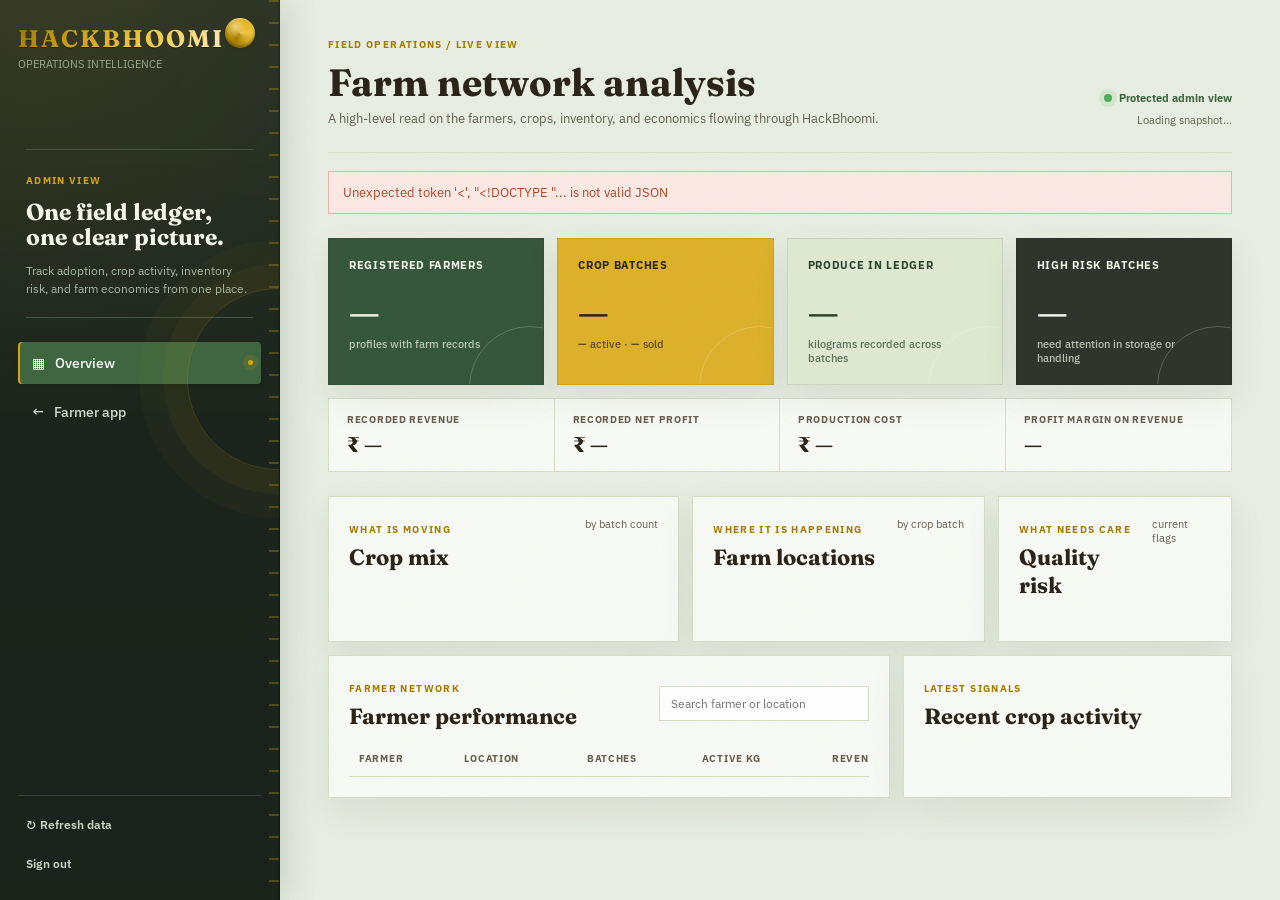
==== templates/admin.html @ 778818f2 "Add admin analysis dashboard" ====
<!DOCTYPE html>
<html lang="en">
<head>
    <meta charset="UTF-8">
    <meta name="viewport" content="width=device-width, initial-scale=1.0">
    <title>HackBhoomi - Admin analysis</title>
    <link rel="preconnect" href="https://fonts.googleapis.com">
    <link rel="preconnect" href="https://fonts.gstatic.com" crossorigin>
    <link href="https://fonts.googleapis.com/css2?family=Fraunces:ital,opsz,wght@0,9..144,600;0,9..144,700;1,0..144,600&family=IBM+Plex+Sans:wght@400;500;600;700&display=swap" rel="stylesheet">
    <link rel="stylesheet" href="/static/style.css">
</head>
<body class="admin-page">
    <div id="toast-container" class="toast-container"></div>
    <aside class="sidebar admin-sidebar">
        <div class="brand">
            <h1 class="logo">HACKBHOOMI</h1>
            <p class="tagline">Operations intelligence</p>
        </div>
        <div class="admin-rail-note">
            <span class="admin-rail-kicker">ADMIN VIEW</span>
            <strong>One field ledger,<br>one clear picture.</strong>
            <p>Track adoption, crop activity, inventory risk, and farm economics from one place.</p>
        </div>
        <nav class="admin-nav">
            <a class="nav-item active" href="/admin"><span class="icon">▦</span> Overview</a>
            <a class="nav-item" href="/"><span class="icon">←</span> Farmer app</a>
        </nav>
        <div class="sidebar-footer">
            <button class="admin-refresh-link" type="button" onclick="loadAdminOverview()">↻ Refresh data</button>
            <button class="admin-logout" type="button" onclick="logoutAdmin()">Sign out</button>
        </div>
    </aside>

    <main class="main-content admin-main">
        <header class="admin-header">
            <div>
                <p class="eyebrow">FIELD OPERATIONS / LIVE VIEW</p>
                <h2 class="page-title">Farm network analysis</h2>
                <p class="subtitle">A high-level read on the farmers, crops, inventory, and economics flowing through HackBhoomi.</p>
            </div>
            <div class="admin-header-meta">
                <span class="admin-live-dot"><i></i> Protected admin view</span>
                <span id="admin-refreshed-at">Loading snapshot...</span>
            </div>
        </header>

        <section id="admin-error" class="admin-error hidden" role="alert"></section>

        <section class="admin-kpi-grid" aria-label="Network summary">
            <article class="admin-kpi kpi-forest"><span>Registered farmers</span><strong id="kpi-farmers">—</strong><small id="kpi-profiles">profiles with farm records</small></article>
            <article class="admin-kpi kpi-gold"><span>Crop batches</span><strong id="kpi-batches">—</strong><small><b id="kpi-active">—</b> active · <b id="kpi-sold">—</b> sold</small></article>
            <article class="admin-kpi kpi-sage"><span>Produce in ledger</span><strong id="kpi-quantity">—</strong><small>kilograms recorded across batches</small></article>
            <article class="admin-kpi kpi-ink"><span>High risk batches</span><strong id="kpi-risk">—</strong><small>need attention in storage or handling</small></article>
        </section>

        <section class="admin-insight-strip">
            <div><span class="admin-strip-label">Recorded revenue</span><strong id="kpi-revenue">₹ —</strong></div>
            <div><span class="admin-strip-label">Recorded net profit</span><strong id="kpi-profit">₹ —</strong></div>
            <div><span class="admin-strip-label">Production cost</span><strong id="kpi-cost">₹ —</strong></div>
            <div><span class="admin-strip-label">Profit margin on revenue</span><strong id="kpi-margin">—</strong></div>
        </section>

        <section class="admin-analysis-grid">
            <article class="analysis-panel crop-analysis-panel">
                <div class="analysis-panel-head"><div><span class="eyebrow">WHAT IS MOVING</span><h3>Crop mix</h3></div><span class="panel-note">by batch count</span></div>
                <div id="crop-mix-chart" class="bar-chart"></div>
            </article>
            <article class="analysis-panel">
                <div class="analysis-panel-head"><div><span class="eyebrow">WHERE IT IS HAPPENING</span><h3>Farm locations</h3></div><span class="panel-note">by crop batch</span></div>
                <div id="state-mix-chart" class="bar-chart"></div>
            </article>
            <article class="analysis-panel risk-analysis-panel">
                <div class="analysis-panel-head"><div><span class="eyebrow">WHAT NEEDS CARE</span><h3>Quality risk</h3></div><span class="panel-note">current flags</span></div>
                <div id="risk-mix-chart" class="risk-chart"></div>
            </article>
        </section>

        <section class="admin-content-grid">
            <article class="analysis-panel farmer-panel">
                <div class="analysis-panel-head table-head"><div><span class="eyebrow">FARMER NETWORK</span><h3>Farmer performance</h3></div><input id="farmer-filter" class="admin-filter" type="search" placeholder="Search farmer or location" oninput="filterFarmers()"></div>
                <div class="admin-table-wrap"><table class="admin-table"><thead><tr><th>Farmer</th><th>Location</th><th>Batches</th><th>Active kg</th><th>Revenue</th><th>Profit</th></tr></thead><tbody id="farmers-table"></tbody></table></div>
            </article>
            <article class="analysis-panel activity-panel">
                <div class="analysis-panel-head"><div><span class="eyebrow">LATEST SIGNALS</span><h3>Recent crop activity</h3></div></div>
                <div id="recent-activity" class="activity-list"></div>
            </article>
        </section>
    </main>
    <script src="/static/admin.js"></script>
</body>
</html>
---- static/style.css ----
:root {
    --bg-field: #EFF3E6;
    --text-loam: #2B2418;
    --text-muted: #665F50;
    --turmeric: #D9A404;
    --turmeric-dark: #A67C00;
    --leaf-green: #3F6640;
    --leaf-light: #4E7C4F;
    --risk-red: #B0472B;
    --card-surface: #F9FAF6;
    --border-ledger: #D6DEC6;
    --font-serif: 'Fraunces', Georgia, serif;
    --font-sans: 'IBM Plex Sans', -apple-system, BlinkMacSystemFont, sans-serif;
}

* { 
    box-sizing: border-box; 
    margin: 0; 
    padding: 0; 
}

body {
    background-color: var(--bg-field);
    color: var(--text-loam);
    font-family: var(--font-sans);
    display: flex;
    min-height: 100vh;
}

.sidebar {
    width: 280px;
    background-color: #242A20;
    color: #F1F4EB;
    padding: 24px 18px;
    display: flex;
    flex-direction: column;
    flex-shrink: 0;
}

.brand .logo {
    font-family: var(--font-serif);
    letter-spacing: 2px;
    font-size: 24px;
    color: var(--turmeric);
}

.brand .tagline {
    font-size: 11px;
    color: #9BAA95;
    margin-top: 4px;
    text-transform: uppercase;
}

.nav-menu {
    margin-top: 24px;
    display: flex;
    flex-direction: column;
    gap: 8px;
}

.nav-item {
    background: transparent;
    border: none;
    color: #D3DFCE;
    padding: 12px 14px;
    font-size: 13.5px;
    font-family: var(--font-sans);
    font-weight: 500;
    text-align: left;
    cursor: pointer;
    border-radius: 4px;
    display: flex;
    align-items: center;
    gap: 10px;
    transition: all 0.2s;
}

.nav-item:hover, .nav-item.active {
    background-color: var(--leaf-green);
    color: #FFFFFF;
}

.sidebar-footer {
    display: flex;
    flex-direction: column;
    gap: 14px;
    border-top: 1px solid #384232;
    padding-top: 16px;
    margin-top: auto;
}

.lang-switch { display: flex; gap: 6px; }

.btn-lang {
    flex: 1;
    background: #313A2C;
    border: 1px solid #434F3D;
    color: #CBD6C6;
    padding: 7px;
    font-size: 12px;
    cursor: pointer;
    border-radius: 3px;
    font-weight: 600;
}

.btn-lang.active {
    background: var(--turmeric);
    color: #2B2418;
}

.farmer-profile {
    font-size: 12px;
    color: #BAC7B5;
    display: flex;
    align-items: center;
    gap: 8px;
}

.status-indicator {
    width: 8px;
    height: 8px;
    background-color: #55B358;
    border-radius: 50%;
}

.main-content {
    flex: 1;
    padding: 32px 40px;
    overflow-y: auto;
}

.top-header {
    display: flex;
    justify-content: space-between;
    align-items: flex-end;
    border-bottom: 2px solid var(--border-ledger);
    padding-bottom: 16px;
}

.page-title {
    font-family: var(--font-serif);
    font-size: 27px;
    color: var(--text-loam);
}

.subtitle {
    font-size: 13px;
    color: var(--text-muted);
    margin-top: 4px;
}

.btn-quick-demo {
    background: #FFFFFF;
    border: 1px solid var(--turmeric);
    color: var(--turmeric-dark);
    padding: 8px 16px;
    font-weight: 600;
    font-size: 13px;
    border-radius: 4px;
    cursor: pointer;
}

.ledger-stat-strip {
    display: grid;
    grid-template-columns: repeat(4, 1fr);
    background: #E4ECDB;
    border: 1px solid var(--border-ledger);
    margin: 24px 0;
}

.stat-cell { padding: 16px 20px; }
.border-mid { border-left: 1px solid var(--border-ledger); }

.stat-label {
    display: block;
    font-size: 11px;
    font-weight: 700;
    letter-spacing: 0.5px;
    color: var(--text-muted);
}

.stat-value {
    display: block;
    font-family: var(--font-serif);
    font-size: 26px;
    font-weight: 700;
    margin-top: 4px;
}

.stat-value small {
    font-family: var(--font-sans);
    font-size: 13px;
    font-weight: 600;
    color: var(--text-muted);
}

.text-risk { color: var(--risk-red) !important; }
.text-turmeric { color: var(--turmeric-dark) !important; }
.text-green { color: var(--leaf-green) !important; }

.tab-panel { display: none; }
.tab-panel.active { display: block; }

.section-bar {
    display: flex;
    justify-content: space-between;
    align-items: center;
    margin-bottom: 16px;
}

.section-bar h3 { font-family: var(--font-serif); font-size: 19px; }

.badge-count {
    background: #DEE6D5;
    padding: 4px 10px;
    font-size: 12px;
    font-weight: 600;
    border-radius: 12px;
}

.form-container {
    background: var(--card-surface);
    border: 1px solid var(--border-ledger);
    padding: 24px;
    max-width: 920px;
}

.weather-panel { max-width: 1100px; }
.weather-source { color: var(--leaf-green); font-size: 12px; font-weight: 700; }
.weather-location-form { display: grid; grid-template-columns: auto auto; justify-content: start; gap: 8px; align-items: center; margin-bottom: 10px; }
.weather-location-form label { color: var(--text-muted); font-size: 12px; font-weight: 700; }
.weather-location-form input { border: 1px solid #CBD5BE; padding: 9px 10px; font: 13px var(--font-sans); min-width: 0; }
.weather-status { color: var(--text-muted); font-size: 12px; min-height: 18px; margin: 10px 0 14px; }
.weather-alerts { display: grid; gap: 7px; margin-bottom: 12px; }
.weather-alert { border-left: 4px solid var(--turmeric); background: #FFF7D9; color: var(--text-loam); padding: 9px 11px; font-size: 12px; }
.weather-alert.high { border-left-color: var(--risk-red); background: #FBE9E4; }
.weather-alert.clear { border-left-color: var(--leaf-green); background: #E8F2E3; }
.weather-action-box { display: flex; justify-content: space-between; gap: 16px; align-items: center; margin: 16px 0; padding: 14px; border: 1px solid var(--border-ledger); background: #F7F4E8; }
.weather-action-box .weather-status { margin: 4px 0 0; }
.weather-action-box button:disabled { opacity: 0.6; cursor: wait; }
.weather-metrics-grid { display: grid; grid-template-columns: repeat(3, 1fr); gap: 10px; }
.weather-metric { background: #EEF3E7; border: 1px solid var(--border-ledger); padding: 14px; min-height: 98px; display: grid; grid-template-columns: auto 1fr; column-gap: 9px; align-items: center; }
.weather-metric-icon { font-size: 20px; grid-row: span 2; }
.weather-metric-label { color: var(--text-muted); font-size: 11px; font-weight: 700; }
.weather-metric strong { font-family: var(--font-serif); font-size: 20px; }
.weather-forecast-section { margin-top: 24px; }
.weather-forecast-section h4 { font-family: var(--font-serif); margin-bottom: 10px; }
.crop-registration-mode { display: grid; grid-template-columns: 1fr 1fr; gap: 12px; margin-bottom: 18px; }
.crop-mode-option { display: flex; align-items: center; gap: 10px; padding: 14px; border: 1px solid var(--border-ledger); background: #F7F4E8; font-weight: 700; cursor: pointer; }
.crop-mode-option input { accent-color: var(--leaf-green); }

.form-header {
    display: flex;
    justify-content: space-between;
    align-items: center;
    margin-bottom: 20px;
}

.form-grid { display: grid; grid-template-columns: 1fr 1fr; gap: 16px; }

.form-group {
    display: flex;
    flex-direction: column;
    gap: 6px;
    margin-bottom: 14px;
}

.label-with-unit {
    display: flex;
    justify-content: space-between;
    align-items: center;
}

.unit-selector {
    padding: 2px 6px;
    font-size: 12px;
    border: 1px solid #CBD5BE;
    background: #FFFFFF;
}

.form-group input, .form-group select {
    padding: 10px 12px;
    font-size: 14px;
    border: 1px solid #CBD5BE;
    background: #FFFFFF;
    font-family: var(--font-sans);
    border-radius: 3px;
}

.cost-module {
    margin: 18px 0;
    background: #F3F7EE;
    border: 1px solid var(--border-ledger);
    padding: 16px;
    border-radius: 4px;
}

.cost-header {
    display: flex;
    justify-content: space-between;
    align-items: center;
    margin-bottom: 12px;
}

.btn-text-action {
    background: transparent;
    border: none;
    color: var(--leaf-green);
    font-weight: 700;
    font-size: 12.5px;
    cursor: pointer;
}

.cost-grid {
    display: grid;
    grid-template-columns: repeat(3, 1fr);
    gap: 12px;
}

.cost-item label {
    font-size: 11px;
    font-weight: 600;
    color: var(--text-muted);
    display: block;
    margin-bottom: 4px;
}

.cost-item input {
    width: 100%;
    padding: 8px 10px;
    font-size: 13px;
    border: 1px solid #CBD5BE;
    background: #FFFFFF;
}

.btn-primary-action {
    background-color: var(--leaf-green);
    color: #FFFFFF;
    border: none;
    padding: 14px 24px;
    font-size: 15px;
    font-weight: 600;
    cursor: pointer;
    border-radius: 4px;
    margin-top: 12px;
    width: 100%;
}

.btn-primary-action:hover { background-color: var(--leaf-light); }

.btn-secondary {
    background: #FFFFFF;
    border: 1px solid var(--border-ledger);
    padding: 8px 14px;
    cursor: pointer;
    font-weight: 600;
}

/* Pre-Cost Results Card */
.calc-results-card {
    background: #FFFFFF;
    border: 2px solid var(--leaf-green);
    border-radius: 6px;
    padding: 20px;
    margin-top: 20px;
}

.calc-results-title {
    font-family: var(--font-serif);
    font-size: 17px;
    color: var(--leaf-green);
    margin-bottom: 16px;
}

.calc-stat-grid {
    display: grid;
    grid-template-columns: repeat(3, 1fr);
    gap: 14px;
}

.res-box {
    background: #FAFBF7;
    border: 1px solid var(--border-ledger);
    padding: 12px 14px;
    border-radius: 4px;
}

.res-box.highlight-profit {
    background: #F3F9EE;
    border-color: var(--leaf-green);
}

.res-lbl {
    font-size: 11px;
    font-weight: 700;
    color: var(--text-muted);
    text-transform: uppercase;
    display: block;
}

.res-val {
    font-family: var(--font-serif);
    font-size: 20px;
    font-weight: 700;
    margin-top: 4px;
    display: block;
}

.res-val small {
    font-size: 11px;
    font-family: var(--font-sans);
    color: var(--text-muted);
}

/* Mandi Badges & Table */
.mandi-filter-bar {
    display: grid;
    grid-template-columns: 2fr 1.5fr 2fr auto;
    gap: 12px;
    margin-bottom: 16px;
}

.mandi-filter-bar input, .mandi-filter-bar select {
    padding: 9px 12px;
    border: 1px solid var(--border-ledger);
    background: #FFFFFF;
    font-size: 13px;
}

.mandi-alert {
    padding: 10px 14px;
    font-size: 12.5px;
    font-weight: 600;
    margin-bottom: 12px;
    border-radius: 4px;
}

.mandi-alert.live { background: #EAF7EC; color: #2D6B30; border: 1px solid #B8E4BC; }
.mandi-alert.fallback { background: #FFF9E6; color: #8A6800; border: 1px solid #F5E09E; }
.mandi-alert.hidden { display: none; }

.badge-live {
    background: #DEF7EC;
    color: #03543F;
    padding: 3px 8px;
    font-size: 11px;
    font-weight: 700;
    border-radius: 4px;
}

.badge-latest {
    background: #F3F4F6;
    color: #374151;
    padding: 3px 8px;
    font-size: 11px;
    font-weight: 600;
    border-radius: 4px;
}

.mandi-table {
    width: 100%;
    border-collapse: collapse;
    background: var(--card-surface);
    border: 1px solid var(--border-ledger);
}

.mandi-table th {
    background: #E5EDE0;
    text-align: left;
    padding: 12px 14px;
    font-size: 12px;
    font-weight: 700;
    color: var(--text-muted);
    border-bottom: 1px solid var(--border-ledger);
}

.mandi-table td {
    padding: 12px 14px;
    font-size: 13px;
    border-bottom: 1px solid var(--border-ledger);
}

/* Batches & History */
.batch-cards-grid { display: flex; flex-direction: column; gap: 16px; }

.batch-card {
    background: var(--card-surface);
    border: 1px solid var(--border-ledger);
    border-left: 8px solid #55B358;
    padding: 18px 20px;
    display: grid;
    grid-template-columns: 220px 140px 160px 1fr auto;
    align-items: center;
    gap: 16px;
}

.batch-card.risk-high { border-left-color: var(--risk-red); background: #FFF8F6; }
.batch-card.risk-medium { border-left-color: var(--turmeric); }

.batch-card .crop-title {
    font-family: var(--font-serif);
    font-size: 18px;
    font-weight: 700;
}

.batch-card .detail-lbl {
    font-size: 10.5px;
    text-transform: uppercase;
    color: var(--text-muted);
    display: block;
    font-weight: 600;
}

.batch-card .detail-val { font-weight: 600; font-size: 14.5px; }

.batch-advisory {
    background: #F1F6EC;
    padding: 10px 14px;
    border-radius: 4px;
    font-size: 12.5px;
    line-height: 1.45;
    border: 1px dashed var(--border-ledger);
}

.batch-card .stored-next-crop {
    grid-column: 1 / -1;
}

.history-cards-grid { display: flex; flex-direction: column; gap: 20px; }

.history-card {
    background: var(--card-surface);
    border: 1px solid var(--border-ledger);
    border-left: 8px solid var(--leaf-green);
    padding: 20px;
}

.history-card-header {
    display: flex;
    justify-content: space-between;
    align-items: baseline;
    border-bottom: 1px solid var(--border-ledger);
    padding-bottom: 12px;
    margin-bottom: 14px;
}

.history-card-header h4 { font-family: var(--font-serif); font-size: 20px; }

.history-financial-grid {
    display: grid;
    grid-template-columns: repeat(4, 1fr);
    gap: 12px;
    background: #F4F8EE;
    padding: 14px;
    border: 1px solid var(--border-ledger);
    margin-bottom: 14px;
}

.next-crop-container {
    background: #FFFFFF;
    border: 1px dashed var(--turmeric);
    padding: 14px 16px;
    border-radius: 4px;
}

.next-crop-title {
    font-size: 13px;
    font-weight: 700;
    color: var(--turmeric-dark);
    margin-bottom: 8px;
}

.next-crop-items {
    display: grid;
    grid-template-columns: 1fr 1fr;
    gap: 12px;
}

.crop-plan-item {
    background: #FFFDF7;
    border: 1px solid #F0E2BD;
    padding: 10px 12px;
    border-radius: 4px;
    font-size: 12.5px;
}

/* Image Preview */
.image-preview-wrapper {
    margin-top: 10px;
    display: flex;
    align-items: center;
    gap: 16px;
    background: #FFFFFF;
    border: 1px solid var(--border-ledger);
    padding: 12px;
}

.image-preview-wrapper.hidden { display: none; }

.image-preview-wrapper img {
    height: 90px;
    width: 120px;
    object-fit: cover;
    border: 1px solid #DEE6D5;
}

.preview-actions { display: flex; flex-direction: column; gap: 8px; }

.btn-small-danger {
    background: #FFF1EE;
    border: 1px solid var(--risk-red);
    color: var(--risk-red);
    padding: 6px 12px;
    font-size: 12px;
    cursor: pointer;
    font-weight: 600;
}

.btn-small-neutral {
    background: #F4F6F1;
    border: 1px solid var(--border-ledger);
    color: var(--text-loam);
    padding: 6px 12px;
    font-size: 12px;
    cursor: pointer;
    font-weight: 600;
}

/* Assistant Panel & Floating Drawer */
.assistant-bubble {
    position: fixed;
    bottom: 24px;
    right: 28px;
    background: #242A20;
    color: var(--turmeric);
    border: 2px solid var(--turmeric);
    padding: 12px 18px;
    border-radius: 30px;
    cursor: pointer;
    font-weight: 700;
    font-size: 14px;
    box-shadow: 0 4px 14px rgba(0,0,0,0.15);
    z-index: 999;
}

.assistant-panel {
    position: fixed;
    bottom: 80px;
    right: 28px;
    width: 420px;
    height: 560px;
    background: #FFFFFF;
    border: 1px solid var(--border-ledger);
    border-radius: 8px;
    box-shadow: 0 8px 24px rgba(0,0,0,0.18);
    display: none;
    flex-direction: column;
    z-index: 1000;
}

.assistant-panel.open { display: flex; }

.assistant-header {
    background: #242A20;
    color: #FFFFFF;
    padding: 12px 16px;
    display: flex;
    justify-content: space-between;
    align-items: center;
}

.assistant-head-actions { display: flex; align-items: center; gap: 8px; }

.btn-chat-toggle {
    background: #364230;
    color: #FFFFFF;
    border: 1px solid #5A6D52;
    padding: 4px 8px;
    font-size: 11px;
    font-weight: 700;
    cursor: pointer;
    border-radius: 4px;
}

.btn-head-voice {
    background: #364230;
    color: var(--turmeric);
    border: 1px solid var(--turmeric);
    padding: 4px 8px;
    font-size: 11px;
    font-weight: 700;
    cursor: pointer;
    border-radius: 4px;
}

.btn-head-voice.active { background: var(--turmeric); color: #2B2418; }

.btn-close-assistant {
    background: transparent;
    border: none;
    color: #FFFFFF;
    font-size: 16px;
    cursor: pointer;
}

.assistant-chat-body {
    flex: 1;
    padding: 14px;
    overflow-y: auto;
    display: flex;
    flex-direction: column;
    gap: 10px;
    background: #FAFBF8;
}

.bot-msg {
    background: #EEF4E8;
    padding: 10px 12px;
    border-radius: 6px;
    font-size: 12.5px;
    line-height: 1.45;
    border: 1px solid #DEE6D5;
}

.user-msg {
    background: #242A20;
    color: #FFFFFF;
    padding: 8px 12px;
    border-radius: 6px;
    font-size: 12.5px;
    align-self: flex-end;
    max-width: 85%;
}

.chat-media-preview {
    display: flex;
    align-items: center;
    gap: 10px;
    padding: 6px 12px;
    background: #F0F4EC;
    border-top: 1px solid var(--border-ledger);
    font-size: 12px;
}

.chat-media-preview.hidden { display: none; }

.chat-media-preview img {
    width: 32px;
    height: 32px;
    object-fit: cover;
    border-radius: 3px;
}

.btn-remove-chat-media {
    background: transparent;
    border: none;
    color: var(--risk-red);
    cursor: pointer;
    font-size: 14px;
    margin-left: auto;
}

.assistant-input-area {
    display: flex;
    align-items: center;
    border-top: 1px solid var(--border-ledger);
    padding: 8px;
    background: #FFFFFF;
    gap: 6px;
}

.btn-chat-icon {
    background: #F4F6F1;
    border: 1px solid #CBD5BE;
    padding: 6px 8px;
    font-size: 14px;
    cursor: pointer;
    border-radius: 3px;
}

.assistant-input-area input {
    flex: 1;
    border: 1px solid #CBD5BE;
    padding: 8px;
    font-size: 13px;
}

.btn-send-assistant {
    background: var(--leaf-green);
    color: #FFFFFF;
    border: none;
    padding: 8px 14px;
    cursor: pointer;
    font-size: 14px;
}

.toast-container {
    position: fixed;
    top: 20px;
    right: 20px;
    z-index: 2000;
    display: flex;
    flex-direction: column;
    gap: 8px;
    pointer-events: none;
}

.toast {
    background: #242A20;
    color: #FFFFFF;
    padding: 12px 18px;
    border-radius: 4px;
    font-size: 13px;
    border-left: 5px solid var(--turmeric);
    pointer-events: auto;
}

.toast.error { border-left-color: var(--risk-red); }
.toast.success { border-left-color: var(--leaf-green); }

.auth-page {
    min-height: 100vh;
    align-items: center;
    justify-content: center;
    padding: 32px 20px;
    background: linear-gradient(135deg, #e8efdf 0%, #f8f8f2 54%, #f1dfaa 100%);
}

.auth-shell {
    width: min(940px, 100%);
    display: grid;
    grid-template-columns: 1.05fr 0.95fr;
    background: #ffffff;
    border: 1px solid var(--border-ledger);
    box-shadow: 0 18px 45px rgba(43, 36, 24, 0.14);
}

.auth-intro {
    padding: 54px 48px;
    background: #242a20;
    color: #f1f4eb;
}

.auth-kicker {
    color: var(--turmeric);
    font-size: 12px;
    font-weight: 700;
    letter-spacing: 2px;
}

.auth-intro h1 {
    margin: 70px 0 16px;
    font-family: var(--font-serif);
    font-size: 42px;
    line-height: 1.08;
}

.auth-intro > p:last-child { color: #cbd6c6; line-height: 1.6; max-width: 360px; }

.auth-card { padding: 42px 40px; }
.auth-tabs { display: flex; gap: 20px; border-bottom: 1px solid var(--border-ledger); margin-bottom: 30px; }
.auth-tab { background: none; border: none; color: var(--text-muted); padding: 0 0 10px; font: 600 14px var(--font-sans); cursor: pointer; }
.auth-tab.active { color: var(--leaf-green); border-bottom: 2px solid var(--turmeric); }
.auth-card h2 { font-family: var(--font-serif); font-size: 28px; }
.auth-subtitle { color: var(--text-muted); font-size: 13px; margin: 7px 0 26px; }
#auth-form { display: flex; flex-direction: column; gap: 7px; }
#auth-form label { color: var(--text-muted); font-size: 12px; font-weight: 700; margin-top: 10px; }
#auth-form input { border: 1px solid #cbd5be; padding: 12px; font: 14px var(--font-sans); }
.auth-submit { margin-top: 18px; padding: 12px; border: 0; background: var(--leaf-green); color: white; font: 700 14px var(--font-sans); cursor: pointer; }
.auth-submit:disabled { opacity: 0.6; cursor: wait; }
.auth-message { min-height: 20px; margin-top: 16px; color: var(--text-muted); font-size: 13px; line-height: 1.4; }
.auth-message.error { color: var(--risk-red); }
.auth-message.success { color: var(--leaf-green); }
.btn-logout { margin-left: auto; background: transparent; border: 1px solid #71806b; color: #d3dfce; padding: 4px 7px; font-size: 11px; cursor: pointer; }
.btn-profile { background: transparent; border: 1px solid #71806b; color: #d3dfce; padding: 4px 7px; font-size: 11px; cursor: pointer; }
.btn-delete-data { background: transparent; border: 1px solid #8f5548; color: #e9a091; padding: 6px 8px; font-size: 11px; cursor: pointer; text-align: left; }
.admin-link { text-decoration: none; }

/* Admin operations view */
.admin-page { background: #e8eee1; }
.admin-sidebar { background: #1f2920; }
.admin-rail-note { margin: 78px 8px 24px; padding: 18px 0; border-top: 1px solid #465442; border-bottom: 1px solid #465442; }
.admin-rail-kicker, .eyebrow { color: var(--turmeric-dark); font-size: 10px; font-weight: 700; letter-spacing: 1.35px; }
.admin-rail-kicker { color: var(--turmeric); }
.admin-rail-note strong { display: block; color: #f5f5e9; font: 700 23px/1.08 var(--font-serif); margin: 12px 0; }
.admin-rail-note p { color: #aab9a5; font-size: 12px; line-height: 1.55; }
.admin-nav { display: grid; gap: 7px; }
.admin-nav .nav-item { text-decoration: none; }
.admin-refresh-link, .admin-logout { background: transparent; border: 0; color: #cbd6c6; font: 600 12px var(--font-sans); text-align: left; cursor: pointer; padding: 5px 8px; }
.admin-refresh-link:hover, .admin-logout:hover { color: var(--turmeric); }
.admin-main { max-width: 1580px; width: 100%; padding: 38px 48px 56px; }
.admin-header { display: flex; justify-content: space-between; align-items: end; gap: 24px; padding-bottom: 25px; border-bottom: 1px solid var(--border-ledger); }
.admin-header .page-title { font-size: 38px; margin-top: 8px; }
.admin-header-meta { display: grid; gap: 8px; justify-items: end; color: var(--text-muted); font-size: 11px; }
.admin-live-dot { display: flex; align-items: center; gap: 7px; color: var(--leaf-green); font-weight: 700; }
.admin-live-dot i { width: 8px; height: 8px; border-radius: 50%; background: #4eae58; box-shadow: 0 0 0 5px rgba(78,174,88,.13); }
.admin-kpi-grid { display: grid; grid-template-columns: repeat(4, 1fr); gap: 13px; margin: 24px 0 13px; }
.admin-kpi { min-height: 142px; padding: 19px 20px; border: 1px solid rgba(43,36,24,.1); box-shadow: var(--shadow-soft); position: relative; overflow: hidden; }
.admin-kpi::after { content: ""; position: absolute; width: 120px; height: 120px; border: 1px solid rgba(255,255,255,.2); border-radius: 50%; right: -48px; bottom: -64px; }
.admin-kpi span, .admin-kpi small { display: block; font-size: 11px; font-weight: 700; text-transform: uppercase; letter-spacing: .7px; }
.admin-kpi strong { display: block; font: 700 36px var(--font-serif); margin: 18px 0 3px; }
.admin-kpi small { color: inherit; opacity: .72; text-transform: none; letter-spacing: 0; font-weight: 500; }
.kpi-forest { background: #36573b; color: #f3f7ea; }
.kpi-gold { background: #ddb12b; color: #2b2418; }
.kpi-sage { background: #dfe9d2; color: #2b422d; }
.kpi-ink { background: #2f352c; color: #f3f7ea; }
.admin-insight-strip { display: grid; grid-template-columns: repeat(4, 1fr); border: 1px solid var(--border-ledger); background: #f8faf5; }
.admin-insight-strip > div { padding: 14px 18px; border-right: 1px solid var(--border-ledger); }
.admin-insight-strip > div:last-child { border-right: 0; }
.admin-strip-label { display: block; color: var(--text-muted); font-size: 10px; font-weight: 700; text-transform: uppercase; letter-spacing: .7px; }
.admin-insight-strip strong { display: block; color: var(--text-loam); font: 700 21px var(--font-serif); margin-top: 5px; }
.admin-analysis-grid { display: grid; grid-template-columns: 1.2fr 1fr .8fr; gap: 13px; margin-top: 24px; }
.admin-content-grid { display: grid; grid-template-columns: 1.45fr .85fr; gap: 13px; margin-top: 13px; }
.analysis-panel { background: #f8faf5; border: 1px solid var(--border-ledger); padding: 20px; min-width: 0; box-shadow: var(--shadow-soft); }
.analysis-panel-head { display: flex; justify-content: space-between; gap: 12px; align-items: start; margin-bottom: 22px; }
.analysis-panel h3 { font: 700 22px var(--font-serif); margin-top: 6px; }
.panel-note { color: var(--text-muted); font-size: 11px; }
.bar-chart { display: grid; gap: 15px; }
.bar-row { display: grid; gap: 6px; }
.bar-label { display: flex; justify-content: space-between; gap: 12px; color: var(--text-muted); font-size: 12px; }
.bar-label b { color: var(--text-loam); }
.bar-track { height: 8px; background: #e4ebdf; overflow: hidden; }
.bar-fill { display: block; height: 100%; background: var(--leaf-green); animation: grow-bar .7s ease both; transform-origin: left; }
.bar-fill.state { background: var(--turmeric); }
.risk-chart { display: grid; gap: 13px; }
.risk-row { display: flex; justify-content: space-between; align-items: center; padding-bottom: 12px; border-bottom: 1px solid var(--border-ledger); font-size: 13px; }
.risk-key { display: flex; align-items: center; gap: 9px; color: var(--text-muted); }
.risk-dot { width: 10px; height: 10px; border-radius: 50%; display: inline-block; }
.risk-high { background: var(--risk-red); }
.risk-medium { background: var(--turmeric); }
.risk-low { background: var(--leaf-green); }
.risk-na { background: #9ba696; }
.table-head { align-items: center; }
.admin-filter { width: 210px; border: 1px solid var(--border-ledger); padding: 9px 11px; font: 12px var(--font-sans); background: #fff; }
.admin-table-wrap { overflow-x: auto; }
.admin-table { width: 100%; border-collapse: collapse; min-width: 690px; }
.admin-table th { color: var(--text-muted); font-size: 10px; letter-spacing: .7px; text-transform: uppercase; text-align: left; padding: 0 10px 11px; border-bottom: 1px solid var(--border-ledger); }
.admin-table td { color: var(--text-muted); font-size: 12px; padding: 13px 10px; border-bottom: 1px solid #e6ece0; white-space: nowrap; }
.admin-table td:first-child { color: var(--text-loam); }
.admin-table td strong, .admin-table td small { display: block; }
.admin-table td small { color: #9aa394; font-size: 9px; margin-top: 3px; max-width: 135px; overflow: hidden; text-overflow: ellipsis; }
.admin-table .positive { color: var(--leaf-green); font-weight: 700; }
.admin-table .negative { color: var(--risk-red); font-weight: 700; }
.activity-list { display: grid; gap: 4px; }
.activity-item { display: grid; grid-template-columns: 11px 1fr auto; gap: 10px; align-items: start; padding: 11px 0; border-bottom: 1px solid #e6ece0; }
.activity-mark { width: 8px; height: 8px; background: var(--leaf-green); border-radius: 50%; margin-top: 5px; box-shadow: 0 0 0 4px rgba(63,102,64,.12); }
.activity-mark.high { background: var(--risk-red); box-shadow: 0 0 0 4px rgba(176,71,43,.12); }
.activity-item strong, .activity-item span, .activity-item small { display: block; }
.activity-item strong { font: 700 15px var(--font-serif); }
.activity-item span, .activity-item small { color: var(--text-muted); font-size: 11px; margin-top: 3px; }
.activity-item em { color: var(--text-muted); font-size: 10px; font-style: normal; white-space: nowrap; }
.empty-admin { color: var(--text-muted); font-size: 12px; padding: 14px 0; }
.admin-error { background: #fbe9e4; border: 1px solid #e6b4a8; color: var(--risk-red); padding: 12px 14px; margin-top: 18px; font-size: 13px; }
.admin-error.hidden { display: none; }
@keyframes grow-bar { from { transform: scaleX(0); } to { transform: scaleX(1); } }

@media (max-width: 950px) {
    .admin-main { padding: 28px 24px 44px; }
    .admin-kpi-grid, .admin-analysis-grid { grid-template-columns: repeat(2, 1fr); }
    .admin-content-grid { grid-template-columns: 1fr; }
    .risk-analysis-panel { grid-column: 1 / -1; }
}

@media (max-width: 650px) {
    .admin-main { padding: 22px 14px 34px; }
    .admin-header { display: block; }
    .admin-header .page-title { font-size: 30px; }
    .admin-header-meta { justify-items: start; margin-top: 18px; }
    .admin-kpi-grid, .admin-analysis-grid, .admin-insight-strip { grid-template-columns: 1fr 1fr; }
    .admin-kpi { min-height: 126px; padding: 15px; }
    .admin-kpi strong { font-size: 28px; margin-top: 14px; }
    .admin-insight-strip > div { border-bottom: 1px solid var(--border-ledger); }
    .admin-insight-strip > div:nth-child(2) { border-right: 0; }
    .admin-insight-strip > div:nth-child(3), .admin-insight-strip > div:nth-child(4) { border-bottom: 0; }
    .analysis-panel { padding: 16px 13px; }
    .table-head { display: block; }
    .admin-filter { width: 100%; margin-top: 12px; }
}
.profile-modal { position: fixed; inset: 0; z-index: 20; display: grid; place-items: center; padding: 20px; background: rgba(36, 42, 32, 0.62); }
.profile-modal.hidden, .register-fields.hidden { display: none; }
.profile-card { width: min(560px, 100%); max-height: calc(100vh - 40px); overflow-y: auto; background: var(--card-surface); border: 1px solid var(--border-ledger); padding: 24px; box-shadow: 0 18px 45px rgba(43, 36, 24, 0.25); }
.profile-card label { display: block; color: var(--text-muted); font-size: 12px; font-weight: 700; margin: 10px 0 5px; }
.profile-card input { width: 100%; border: 1px solid #CBD5BE; padding: 10px 12px; font: 14px var(--font-sans); }
.btn-close-profile { background: transparent; border: 0; color: var(--text-muted); font-size: 26px; cursor: pointer; line-height: 1; }
.profile-actions, .profile-danger { display: flex; gap: 10px; align-items: center; margin-top: 18px; }
.profile-danger { justify-content: space-between; border-top: 1px solid var(--border-ledger); padding-top: 16px; }
.auth-location-grid { display: grid; grid-template-columns: 1fr 1fr; gap: 10px; }
.register-fields > .btn-secondary { margin-top: 12px; }

@media (max-width: 760px) {
    body {
        display: block;
        min-width: 0;
    }

    .sidebar {
        width: 100%;
        padding: 14px 14px 10px;
    }

    .brand {
        display: flex;
        align-items: baseline;
        justify-content: space-between;
        gap: 12px;
    }

    .brand .logo { font-size: 20px; }
    .brand .tagline {
        margin-top: 0;
        text-align: right;
        font-size: 9px;
    }

    .nav-menu {
        flex-direction: row;
        overflow-x: auto;
        margin: 14px -14px 0;
        padding: 0 14px 4px;
        gap: 6px;
        scrollbar-width: none;
    }

    .nav-menu::-webkit-scrollbar { display: none; }

    .nav-item {
        flex: 0 0 auto;
        white-space: nowrap;
        padding: 9px 11px;
        font-size: 12px;
    }

    .nav-item .icon { font-size: 14px; }

    .sidebar-footer {
        display: grid;
        grid-template-columns: auto 1fr;
        align-items: center;
        gap: 10px;
        margin-top: 12px;
        padding-top: 10px;
    }

    .farmer-profile {
        justify-content: flex-end;
        font-size: 11px;
        white-space: nowrap;
    }

    .btn-profile { padding: 5px 7px; }

    .btn-logout { padding: 5px 7px; }
    .btn-delete-data { grid-column: 1 / -1; width: 100%; text-align: center; }

    .main-content { padding: 20px 14px 100px; }

    .top-header {
        align-items: flex-start;
        flex-direction: column;
        gap: 14px;
        padding-bottom: 14px;
    }

    .page-title { font-size: 23px; line-height: 1.15; }
    .subtitle { font-size: 12px; line-height: 1.45; }

    .btn-quick-demo {
        width: 100%;
        padding: 10px 14px;
    }

    .ledger-stat-strip {
        grid-template-columns: 1fr 1fr;
        margin: 16px 0 20px;
    }

    .stat-cell { padding: 12px 11px; }
    .stat-cell:nth-child(odd) { border-left: none; }
    .stat-cell:nth-child(n + 3) { border-top: 1px solid var(--border-ledger); }
    .stat-label { font-size: 9px; line-height: 1.25; }
    .stat-value { font-size: 21px; }
    .stat-value small { font-size: 10px; }

    .section-bar { align-items: flex-start; gap: 10px; }
    .section-bar h3 { font-size: 17px; line-height: 1.25; }

    .form-container { padding: 16px 13px; }
    .profile-card { padding: 18px 14px; }
    .form-header { align-items: flex-start; margin-bottom: 16px; }
    .form-grid, .cost-grid, .calc-stat-grid { grid-template-columns: 1fr; gap: 10px; }
    .weather-location-form { grid-template-columns: 1fr 1fr; }
    .weather-location-form label { align-self: end; }
    .weather-location-form .btn-secondary { width: 100%; }
    .weather-metrics-grid { grid-template-columns: 1fr 1fr; }
    .cost-module { padding: 12px; margin: 14px 0; }
    .cost-header h4 { font-size: 14px; line-height: 1.3; }
    .calc-results-card { padding: 14px; }
    .res-val { font-size: 18px; }

    .mandi-filter-bar {
        grid-template-columns: 1fr;
        gap: 8px;
    }

    .mandi-filter-bar .btn-secondary { width: 100%; }
    .ledger-table-container { overflow-x: auto; }
    .mandi-table { min-width: 760px; }

    .batch-card {
        grid-template-columns: 1fr 1fr;
        gap: 12px;
        padding: 14px;
    }

    .batch-card .batch-advisory,
    .batch-card > :last-child { grid-column: 1 / -1; }
    .history-card { padding: 14px; }
    .history-card-header { gap: 8px; align-items: flex-start; }
    .history-card-header h4 { font-size: 18px; }
    .history-financial-grid, .next-crop-items { grid-template-columns: 1fr 1fr; padding: 10px; gap: 8px; }

    .assistant-bubble {
        right: 14px;
        bottom: 14px;
        padding: 11px 14px;
        font-size: 13px;
    }

    .assistant-panel {
        left: 10px;
        right: 10px;
        bottom: 10px;
        width: auto;
        height: min(620px, calc(100vh - 20px));
        border-radius: 8px;
    }

    .assistant-header { padding: 12px; gap: 8px; align-items: flex-start; }
    .assistant-header h4 { font-size: 15px; }
    .assistant-sub { font-size: 11px; line-height: 1.3; }
    .assistant-head-actions { gap: 5px; }
    .btn-chat-toggle, .btn-head-voice { padding: 7px 8px; }
    .btn-close-assistant { padding: 4px; }
    .assistant-chat-body { padding: 12px 10px; }
    .bot-msg, .user-msg { font-size: 13px; line-height: 1.45; }
    .assistant-input-area { padding: 8px 6px; gap: 5px; }
    .btn-chat-icon, .btn-send-assistant { min-width: 40px; height: 40px; padding: 8px; }
    .assistant-input-area input { min-width: 0; height: 40px; font-size: 14px; }
}

@media (max-width: 390px) {
    .brand .tagline { max-width: 132px; }
    .farmer-profile { overflow: hidden; text-overflow: ellipsis; }
    .assistant-head-actions { gap: 3px; }
    .btn-head-voice { max-width: 74px; }
    .history-financial-grid, .next-crop-items { grid-template-columns: 1fr; }
}

@media (max-width: 680px) {
    .auth-page { padding: 0; align-items: stretch; }
    .auth-shell { display: block; border: 0; min-height: 100vh; }
    .auth-intro { padding: 28px 22px 30px; }
    .auth-intro h1 { margin: 42px 0 12px; font-size: 32px; }
    .auth-card { padding: 28px 22px; }
}

/* Modern visual layer */
:root {
    --shadow-soft: 0 14px 34px rgba(43, 36, 24, 0.08);
    --shadow-lift: 0 18px 36px rgba(43, 36, 24, 0.14);
}

body {
    background-image: radial-gradient(circle at 85% 4%, rgba(217, 164, 4, 0.12), transparent 24rem), linear-gradient(135deg, rgba(255,255,255,0.42), transparent 44%);
}

.sidebar {
    position: relative;
    overflow: hidden;
    box-shadow: 10px 0 28px rgba(36, 42, 32, 0.12);
    animation: slide-in-left 0.7s ease both;
}

.sidebar::after { content: ""; position: absolute; width: 180px; height: 180px; right: -90px; top: 32%; border: 1px solid rgba(217,164,4,0.2); border-radius: 50%; box-shadow: 0 0 0 24px rgba(217,164,4,0.04), 0 0 0 48px rgba(217,164,4,0.03); pointer-events: none; }
.brand .logo { animation: fade-up 0.7s 0.1s ease both; }
.main-content { animation: fade-up 0.75s 0.08s ease both; }
.top-header { gap: 18px; }
.nav-item { position: relative; transition: transform 0.22s ease, background-color 0.22s ease, color 0.22s ease; }
.nav-item:hover { transform: translateX(4px); }
.nav-item.active::after { content: ""; position: absolute; right: 8px; width: 5px; height: 5px; background: var(--turmeric); border-radius: 50%; box-shadow: 0 0 0 5px rgba(217,164,4,0.12); }
.btn-quick-demo { transition: transform 0.22s ease, box-shadow 0.22s ease, background-color 0.22s ease; }
.btn-quick-demo:hover { transform: translateY(-3px); box-shadow: var(--shadow-soft); background: #FFF9E8; }
.farm-visual { width: 178px; height: 72px; position: relative; overflow: hidden; border-radius: 6px; box-shadow: var(--shadow-soft); background: var(--leaf-green); animation: fade-up 0.8s 0.2s ease both; }
.farm-visual::after { content: ""; position: absolute; inset: 0; background: linear-gradient(90deg, rgba(36,42,32,0.56), rgba(36,42,32,0.04)); }
.farm-visual img { width: 100%; height: 100%; object-fit: cover; transition: transform 0.7s ease; }
.farm-visual:hover img { transform: scale(1.08); }
.farm-visual span { position: absolute; z-index: 1; left: 11px; bottom: 9px; color: #fff; font-size: 9px; letter-spacing: 1.4px; }
.farm-visual b { display: block; color: var(--turmeric); font-family: var(--font-serif); font-size: 19px; letter-spacing: 0; line-height: 1; }
.ledger-stat-strip { box-shadow: var(--shadow-soft); animation: fade-up 0.75s 0.18s ease both; }
.tab-panel.active { animation: tab-arrive 0.42s ease both; }
.form-container { box-shadow: var(--shadow-soft); transition: box-shadow 0.25s ease, transform 0.25s ease; }
.form-container:hover { box-shadow: var(--shadow-lift); }
.weather-metric { transition: transform 0.25s ease, box-shadow 0.25s ease; }
.weather-metric:hover { transform: translateY(-4px); box-shadow: var(--shadow-soft); }
.btn-secondary { transition: transform 0.2s ease, border-color 0.2s ease, box-shadow 0.2s ease; }
.btn-secondary:hover { transform: translateY(-2px); border-color: var(--turmeric); box-shadow: var(--shadow-soft); }
.btn-primary-action { transition: transform 0.2s ease, box-shadow 0.2s ease, background-color 0.2s ease; }
.btn-primary-action:hover { transform: translateY(-2px); box-shadow: var(--shadow-lift); }

@keyframes fade-up { from { opacity: 0; transform: translateY(12px); } to { opacity: 1; transform: translateY(0); } }
@keyframes slide-in-left { from { opacity: 0; transform: translateX(-18px); } to { opacity: 1; transform: translateX(0); } }
@keyframes tab-arrive { from { opacity: 0; transform: translateY(8px); } to { opacity: 1; transform: translateY(0); } }

@media (max-width: 700px) {
    .farm-visual { display: none; }
    .top-header { align-items: flex-start; }
}

@media (prefers-reduced-motion: reduce) {
    *, *::before, *::after { animation-duration: 0.01ms !important; animation-iteration-count: 1 !important; transition-duration: 0.01ms !important; scroll-behavior: auto !important; }
}
/* =========================================================================
   DEPTH PASS — paper, terrain & foil
   A second layer of polish on top of the existing ledger identity.
   Structure/markup/behavior untouched — visual only.
   ========================================================================= */

:root {
    --shadow-contact: 0 1px 2px rgba(43, 36, 24, 0.10), 0 2px 5px rgba(43, 36, 24, 0.08);
    --shadow-ambient: 0 10px 24px rgba(43, 36, 24, 0.10), 0 24px 48px rgba(43, 36, 24, 0.09);
    --shadow-ambient-lg: 0 20px 46px rgba(43, 36, 24, 0.16), 0 6px 16px rgba(43, 36, 24, 0.10);
    --gold-foil: linear-gradient(120deg, #a67c00 0%, #f0c53d 28%, #ffe9a8 45%, #d9a404 62%, #a67c00 100%);
    --ink: #242A20;
}

/* Fine paper grain across the whole app — barely-there, adds material honesty */
html { position: relative; }
html::before {
    content: "";
    position: fixed;
    inset: 0;
    z-index: 4000;
    pointer-events: none;
    opacity: 0.035;
    mix-blend-mode: multiply;
    background-image: url("data:image/svg+xml;utf8,<svg xmlns='http://www.w3.org/2000/svg' width='140' height='140'><filter id='n'><feTurbulence type='fractalNoise' baseFrequency='0.9' numOctaves='2' stitchTiles='stitch'/></filter><rect width='100%25' height='100%25' filter='url(%23n)'/></svg>");
}

/* ---- Sidebar: bound like a field ledger ---- */
.sidebar {
    background-image:
        linear-gradient(180deg, rgba(255,255,255,0.03), rgba(0,0,0,0.08) 40%, rgba(0,0,0,0.14)),
        radial-gradient(circle at 12% 0%, rgba(217,164,4,0.10), transparent 45%);
    border-right: 1px solid rgba(0,0,0,0.25);
}

.sidebar::before {
    content: "";
    position: absolute;
    top: 0; bottom: 0; right: 0;
    width: 10px;
    background-image: repeating-linear-gradient(
        180deg,
        rgba(217,164,4,0.55) 0px, rgba(217,164,4,0.55) 2px,
        transparent 2px, transparent 22px
    );
    box-shadow: inset -1px 0 0 rgba(0,0,0,0.3);
    opacity: 0.55;
}

.brand { position: relative; }
.brand .logo {
    position: relative;
    display: inline-block;
    background: var(--gold-foil);
    background-size: 220% auto;
    -webkit-background-clip: text;
    background-clip: text;
    color: transparent;
    text-shadow: none;
    filter: drop-shadow(0 1px 0 rgba(0,0,0,0.35));
    animation: fade-up 0.7s 0.1s ease both, foil-sheen 7s 1.2s ease-in-out infinite;
}

@keyframes foil-sheen {
    0%, 100% { background-position: 0% 50%; }
    50% { background-position: 100% 50%; }
}

/* Embossed wax-seal badge, purely decorative, sits beside the wordmark */
.brand::after {
    content: "";
    position: absolute;
    top: -6px;
    right: 6px;
    width: 30px;
    height: 30px;
    border-radius: 50%;
    background:
        radial-gradient(circle at 35% 30%, rgba(255,255,255,0.5), transparent 40%),
        conic-gradient(from 210deg, var(--turmeric-dark), var(--turmeric), #f0c53d, var(--turmeric-dark));
    box-shadow: var(--shadow-contact), inset 0 1px 1px rgba(255,255,255,0.4), inset 0 -2px 3px rgba(0,0,0,0.35);
    transform: perspective(240px) rotateX(8deg);
    animation: fade-up 0.8s 0.25s ease both, seal-spin 16s linear infinite;
}

@keyframes seal-spin {
    from { transform: perspective(240px) rotateX(8deg) rotateZ(0deg); }
    to   { transform: perspective(240px) rotateX(8deg) rotateZ(360deg); }
}

.nav-item.active {
    box-shadow: var(--shadow-contact), inset 2px 0 0 var(--turmeric);
}

/* ---- Header field photo: real dimension, not just a hover-scale ---- */
.farm-visual {
    transform: perspective(700px) rotateY(-4deg) rotateX(1deg);
    box-shadow: var(--shadow-ambient), 8px 10px 0 -6px rgba(217,164,4,0.35);
    transition: transform 0.4s ease, box-shadow 0.4s ease;
}
.farm-visual:hover {
    transform: perspective(700px) rotateY(0deg) rotateX(0deg) translateY(-2px);
    box-shadow: var(--shadow-ambient-lg), 10px 12px 0 -6px rgba(217,164,4,0.4);
}

/* ---- Stat strip: engraved ledger totals ---- */
.ledger-stat-strip {
    position: relative;
    box-shadow: var(--shadow-ambient);
    border-top: 3px solid var(--turmeric);
}
.stat-cell { position: relative; transition: transform 0.25s ease, background-color 0.25s ease; }
.stat-cell:hover { background-color: #dde6d1; transform: translateY(-2px); }
.stat-value {
    text-shadow: 0 1px 0 rgba(255,255,255,0.6), 0 -1px 0 rgba(43,36,24,0.06);
    letter-spacing: 0.2px;
}

/* ---- Cards get real material presence ---- */
.form-container,
.batch-card,
.history-card,
.calc-results-card,
.weather-metric,
.res-box,
.profile-card {
    box-shadow: var(--shadow-contact), var(--shadow-ambient);
    transition: box-shadow 0.3s ease, transform 0.3s ease;
}
.batch-card:hover,
.history-card:hover {
    box-shadow: var(--shadow-contact), var(--shadow-ambient-lg);
    transform: translateY(-3px);
}
.calc-results-card {
    box-shadow: var(--shadow-contact), var(--shadow-ambient-lg);
    background-image: linear-gradient(180deg, #ffffff, #fbfcf9);
}
.res-box.highlight-profit {
    box-shadow: var(--shadow-contact), 0 8px 20px rgba(63,102,64,0.16);
}

/* ---- Buttons: tactile, embossed, pressable ---- */
.btn-primary-action {
    background-image: linear-gradient(180deg, var(--leaf-light), var(--leaf-green));
    box-shadow: var(--shadow-contact), inset 0 1px 0 rgba(255,255,255,0.22), 0 6px 14px rgba(63,102,64,0.28);
    transform: translateY(0);
}
.btn-primary-action:hover { background-image: linear-gradient(180deg, #5a8f5b, var(--leaf-light)); }
.btn-primary-action:active { transform: translateY(1px); box-shadow: var(--shadow-contact); }

.btn-quick-demo, .btn-secondary, .auth-submit {
    box-shadow: var(--shadow-contact);
}
.btn-quick-demo:active, .btn-secondary:active { transform: translateY(0px) scale(0.98); }

.auth-submit {
    background-image: linear-gradient(180deg, var(--leaf-light), var(--leaf-green));
    box-shadow: var(--shadow-contact), 0 10px 22px rgba(63,102,64,0.3);
    letter-spacing: 0.3px;
}
.auth-submit:hover:not(:disabled) { transform: translateY(-2px); box-shadow: var(--shadow-contact), 0 14px 26px rgba(63,102,64,0.36); }
.auth-submit:active:not(:disabled) { transform: translateY(0); }

/* ---- Table: an actual ledger page ---- */
.mandi-table {
    box-shadow: var(--shadow-contact), var(--shadow-ambient);
    border-radius: 4px;
    overflow: hidden;
}
.mandi-table th {
    text-transform: uppercase;
    letter-spacing: 0.6px;
    box-shadow: inset 0 -2px 0 rgba(217,164,4,0.4);
}
.mandi-table tbody tr { transition: background-color 0.15s ease; position: relative; }
.mandi-table tbody tr:nth-child(even) { background: rgba(228, 236, 219, 0.35); }
.mandi-table tbody tr:hover { background: #eef4e6; }

/* ---- Floating assistant: a little dimension + a living presence ---- */
.assistant-bubble {
    box-shadow: var(--shadow-ambient-lg);
    animation: bubble-bob 3.6s ease-in-out infinite;
}
.assistant-bubble:hover { animation-play-state: paused; transform: translateY(-2px) scale(1.03); }
@keyframes bubble-bob {
    0%, 100% { transform: translateY(0); }
    50% { transform: translateY(-5px); }
}
.assistant-panel { box-shadow: var(--shadow-ambient-lg); }
.assistant-panel.open { animation: panel-rise 0.32s cubic-bezier(0.2, 0.8, 0.2, 1) both; }
@keyframes panel-rise { from { opacity: 0; transform: translateY(16px) scale(0.98); } to { opacity: 1; transform: translateY(0) scale(1); } }

/* ---- Custom scrollbar, in-palette ---- */
::-webkit-scrollbar { width: 11px; height: 11px; }
::-webkit-scrollbar-track { background: var(--bg-field); }
::-webkit-scrollbar-thumb { background: #c3cdb4; border-radius: 20px; border: 3px solid var(--bg-field); }
::-webkit-scrollbar-thumb:hover { background: var(--leaf-green); }

/* =========================================================================
   AUTH PAGE — the hero moment: a terrain scene at dusk
   ========================================================================= */

.auth-page {
    background: radial-gradient(circle at 80% 12%, rgba(217,164,4,0.16), transparent 45%), linear-gradient(160deg, #e8efdf 0%, #f8f8f2 50%, #f1dfaa 100%);
}

.auth-shell {
    box-shadow: var(--shadow-ambient-lg);
    border-radius: 6px;
    overflow: hidden;
    perspective: 1600px;
}

.auth-intro {
    position: relative;
    overflow: hidden;
    background: linear-gradient(180deg, #1b2118 0%, #242a20 55%, #2c3526 100%);
}

/* Layered hills — pure CSS terrain, three parallax depths */
.auth-scene { position: absolute; inset: 0; z-index: 0; pointer-events: none; }
.scene-sun {
    position: absolute;
    right: 14%;
    top: 12%;
    width: 92px;
    height: 92px;
    border-radius: 50%;
    background: radial-gradient(circle, #ffe9a8 0%, var(--turmeric) 55%, transparent 72%);
    box-shadow: 0 0 60px 18px rgba(217,164,4,0.28);
    animation: sun-glow 6s ease-in-out infinite;
}
@keyframes sun-glow { 0%, 100% { opacity: 0.85; } 50% { opacity: 1; } }

.scene-hill {
    position: absolute;
    left: -10%;
    width: 120%;
    height: 46%;
    bottom: 0;
    border-radius: 50% 50% 0 0 / 100% 100% 0 0;
}
.scene-hill-1 { background: #1f2a1b; bottom: -6%; opacity: 0.9; transform: scaleX(1.15); }
.scene-hill-2 { background: #283a22; bottom: -2%; height: 38%; opacity: 0.92; transform: scaleX(1.3) translateX(4%); }
.scene-hill-3 { background: linear-gradient(180deg, #3a5232, #2f4529); bottom: 0; height: 26%; }

.scene-leaf {
    position: absolute;
    bottom: -10%;
    width: 9px;
    height: 14px;
    background: var(--turmeric);
    opacity: 0.55;
    border-radius: 0 70% 0 70%;
    animation: leaf-drift 13s linear infinite;
}
.scene-leaf:nth-child(4) { left: 12%; background: #cbd6c6; animation-duration: 15s; animation-delay: 0s; }
.scene-leaf:nth-child(5) { left: 34%; background: var(--turmeric); animation-duration: 11s; animation-delay: 2.5s; }
.scene-leaf:nth-child(6) { left: 58%; background: #cbd6c6; animation-duration: 17s; animation-delay: 5s; }
.scene-leaf:nth-child(7) { left: 76%; background: var(--turmeric); animation-duration: 12.5s; animation-delay: 1.2s; }
.scene-leaf:nth-child(8) { left: 90%; background: #cbd6c6; animation-duration: 14s; animation-delay: 3.8s; }

@keyframes leaf-drift {
    0%   { transform: translateY(0) translateX(0) rotate(0deg); opacity: 0; }
    8%   { opacity: 0.6; }
    100% { transform: translateY(-380px) translateX(26px) rotate(230deg); opacity: 0; }
}

.auth-kicker, .auth-intro h1, .auth-intro > p:last-child { position: relative; z-index: 1; }
.auth-intro h1 {
    text-shadow: 0 2px 18px rgba(0,0,0,0.35);
}
.auth-kicker {
    padding: 3px 9px;
    border: 1px solid rgba(217,164,4,0.5);
    border-radius: 20px;
    display: inline-block;
}

/* Card: a document lifted off the page, with a foil corner seal */
.auth-card {
    position: relative;
    background: #fffefb;
    transform: rotateY(-1.4deg);
    transition: transform 0.5s cubic-bezier(0.2, 0.8, 0.2, 1);
}
.auth-shell:hover .auth-card { transform: rotateY(0deg); }

.auth-card::before {
    content: "";
    position: absolute;
    top: 18px;
    right: 18px;
    width: 46px;
    height: 46px;
    border-radius: 50%;
    background: var(--gold-foil);
    background-size: 220% auto;
    box-shadow: var(--shadow-contact), inset 0 1px 1px rgba(255,255,255,0.5), inset 0 -2px 4px rgba(0,0,0,0.3);
    animation: foil-sheen 6s ease-in-out infinite;
}
.auth-card::after {
    content: "";
    position: absolute;
    top: 33px;
    right: 33px;
    width: 16px;
    height: 16px;
    border-radius: 50%;
    border: 2px solid rgba(36,42,32,0.55);
}

.auth-tab { transition: color 0.2s ease, transform 0.2s ease; }
.auth-tab:hover { color: var(--leaf-green); }
.auth-tab.active { transform: translateY(-1px); }

#auth-form input {
    transition: border-color 0.2s ease, box-shadow 0.2s ease;
    border-radius: 3px;
}
#auth-form input:focus {
    outline: none;
    border-color: var(--leaf-green);
    box-shadow: 0 0 0 3px rgba(63,102,64,0.14);
}

@media (max-width: 680px) {
    .auth-shell { perspective: none; }
    .auth-card { transform: none; }
    .scene-sun { width: 60px; height: 60px; }
}

@media (prefers-reduced-motion: reduce) {
    html::before { display: none; }
    .brand .logo, .brand::after, .assistant-bubble, .scene-sun, .scene-leaf, .auth-card::before {
        animation: none !important;
    }
    .auth-card { transform: none !important; }
}
.nav-group-label {
    font-size: 11px;
    text-transform: uppercase;
    letter-spacing: 0.05em;
    opacity: 0.55;
    margin: 18px 4px 6px;
    font-weight: 600;
}
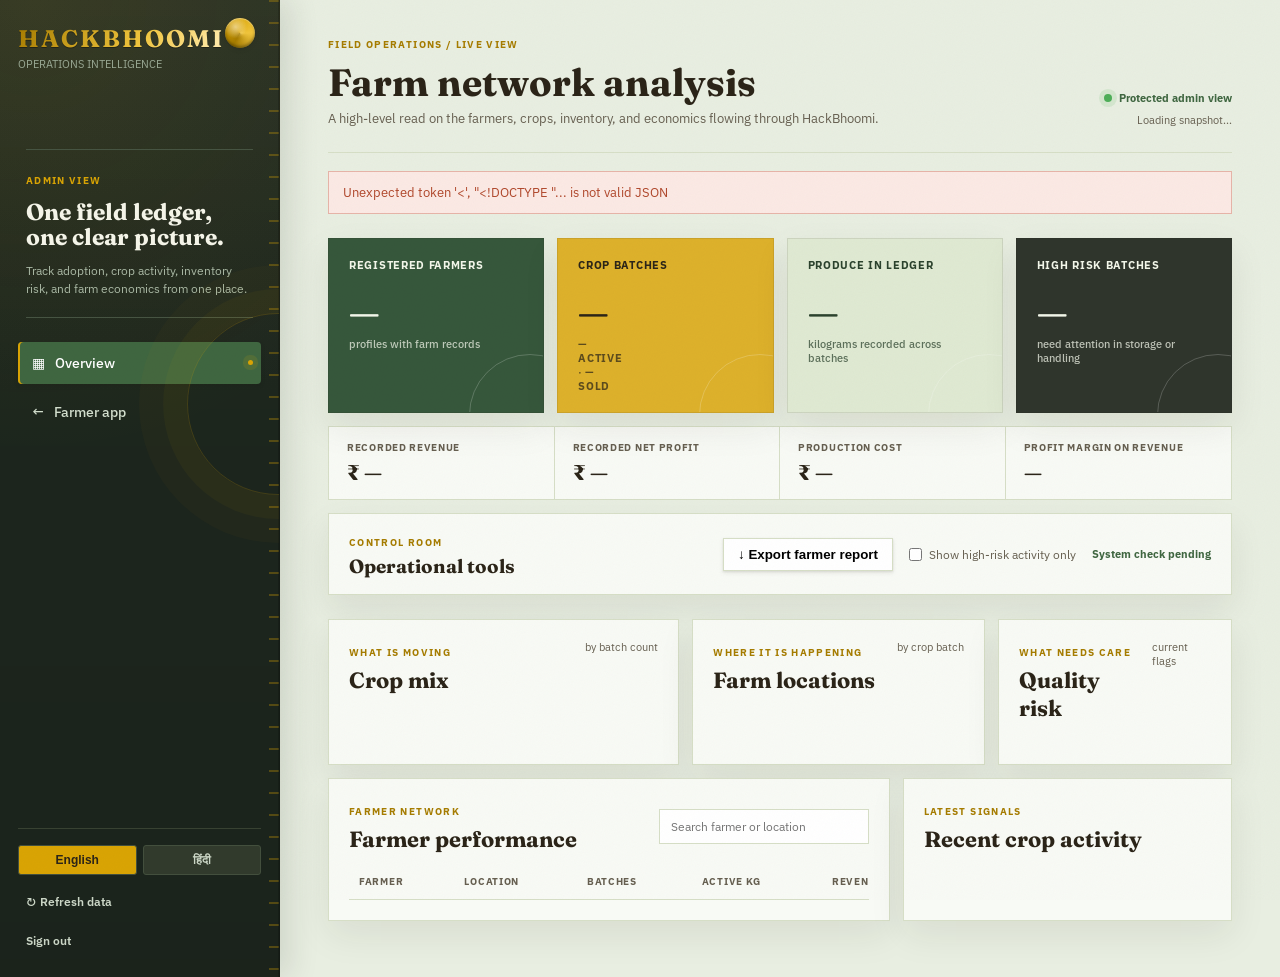
==== commit d8a64a21: "Add multilingual admin controls" ====
--- a/templates/admin.html
+++ b/templates/admin.html
@@ -3,7 +3,7 @@
 <head>
     <meta charset="UTF-8">
     <meta name="viewport" content="width=device-width, initial-scale=1.0">
-    <title>HackBhoomi - Admin analysis</title>
+    <title data-en="HackBhoomi - Admin analysis" data-hi="हैकभूमि - व्यवस्थापक विश्लेषण">HackBhoomi - Admin analysis</title>
     <link rel="preconnect" href="https://fonts.googleapis.com">
     <link rel="preconnect" href="https://fonts.gstatic.com" crossorigin>
     <link href="https://fonts.googleapis.com/css2?family=Fraunces:ital,opsz,wght@0,9..144,600;0,9..144,700;1,0..144,600&family=IBM+Plex+Sans:wght@400;500;600;700&display=swap" rel="stylesheet">
@@ -14,74 +14,87 @@
     <aside class="sidebar admin-sidebar">
         <div class="brand">
             <h1 class="logo">HACKBHOOMI</h1>
-            <p class="tagline">Operations intelligence</p>
+            <p class="tagline" data-en="Operations intelligence" data-hi="संचालन जानकारी">Operations intelligence</p>
         </div>
         <div class="admin-rail-note">
-            <span class="admin-rail-kicker">ADMIN VIEW</span>
-            <strong>One field ledger,<br>one clear picture.</strong>
-            <p>Track adoption, crop activity, inventory risk, and farm economics from one place.</p>
+            <span class="admin-rail-kicker" data-en="ADMIN VIEW" data-hi="व्यवस्थापक दृश्य">ADMIN VIEW</span>
+            <strong data-en="One field ledger, one clear picture." data-hi="एक खेत खाता, पूरी स्पष्ट तस्वीर।">One field ledger,<br>one clear picture.</strong>
+            <p data-en="Track adoption, crop activity, inventory risk, and farm economics from one place." data-hi="एक ही जगह से उपयोग, फसल गतिविधि, भंडार जोखिम और खेती की अर्थव्यवस्था देखें।">Track adoption, crop activity, inventory risk, and farm economics from one place.</p>
         </div>
         <nav class="admin-nav">
-            <a class="nav-item active" href="/admin"><span class="icon">▦</span> Overview</a>
-            <a class="nav-item" href="/"><span class="icon">←</span> Farmer app</a>
+            <a class="nav-item active" href="/admin"><span class="icon">▦</span> <span data-en="Overview" data-hi="सारांश">Overview</span></a>
+            <a class="nav-item" href="/"><span class="icon">←</span> <span data-en="Farmer app" data-hi="किसान ऐप">Farmer app</span></a>
         </nav>
         <div class="sidebar-footer">
-            <button class="admin-refresh-link" type="button" onclick="loadAdminOverview()">↻ Refresh data</button>
-            <button class="admin-logout" type="button" onclick="logoutAdmin()">Sign out</button>
+            <div class="lang-switch">
+                <button id="admin-btn-en" class="btn-lang active" type="button" onclick="setAdminLanguage('en')">English</button>
+                <button id="admin-btn-hi" class="btn-lang" type="button" onclick="setAdminLanguage('hi')">हिंदी</button>
+            </div>
+            <button class="admin-refresh-link" type="button" onclick="loadAdminOverview()">↻ <span data-en="Refresh data" data-hi="डेटा रीफ्रेश करें">Refresh data</span></button>
+            <button class="admin-logout" type="button" onclick="logoutAdmin()" data-en="Sign out" data-hi="साइन आउट">Sign out</button>
         </div>
     </aside>
 
     <main class="main-content admin-main">
         <header class="admin-header">
             <div>
-                <p class="eyebrow">FIELD OPERATIONS / LIVE VIEW</p>
-                <h2 class="page-title">Farm network analysis</h2>
-                <p class="subtitle">A high-level read on the farmers, crops, inventory, and economics flowing through HackBhoomi.</p>
+                <p class="eyebrow" data-en="FIELD OPERATIONS / LIVE VIEW" data-hi="खेत संचालन / लाइव दृश्य">FIELD OPERATIONS / LIVE VIEW</p>
+                <h2 class="page-title" data-en="Farm network analysis" data-hi="खेत नेटवर्क विश्लेषण">Farm network analysis</h2>
+                <p class="subtitle" data-en="A high-level read on the farmers, crops, inventory, and economics flowing through HackBhoomi." data-hi="हैकभूमि से जुड़े किसानों, फसलों, भंडार और अर्थव्यवस्था की उच्च-स्तरीय जानकारी।">A high-level read on the farmers, crops, inventory, and economics flowing through HackBhoomi.</p>
             </div>
             <div class="admin-header-meta">
-                <span class="admin-live-dot"><i></i> Protected admin view</span>
-                <span id="admin-refreshed-at">Loading snapshot...</span>
+                <span class="admin-live-dot"><i></i> <span data-en="Protected admin view" data-hi="सुरक्षित व्यवस्थापक दृश्य">Protected admin view</span></span>
+                <span id="admin-refreshed-at" data-en="Loading snapshot..." data-hi="स्नैपशॉट लोड हो रहा है...">Loading snapshot...</span>
             </div>
         </header>
 
         <section id="admin-error" class="admin-error hidden" role="alert"></section>
 
         <section class="admin-kpi-grid" aria-label="Network summary">
-            <article class="admin-kpi kpi-forest"><span>Registered farmers</span><strong id="kpi-farmers">—</strong><small id="kpi-profiles">profiles with farm records</small></article>
-            <article class="admin-kpi kpi-gold"><span>Crop batches</span><strong id="kpi-batches">—</strong><small><b id="kpi-active">—</b> active · <b id="kpi-sold">—</b> sold</small></article>
-            <article class="admin-kpi kpi-sage"><span>Produce in ledger</span><strong id="kpi-quantity">—</strong><small>kilograms recorded across batches</small></article>
-            <article class="admin-kpi kpi-ink"><span>High risk batches</span><strong id="kpi-risk">—</strong><small>need attention in storage or handling</small></article>
+            <article class="admin-kpi kpi-forest"><span data-en="Registered farmers" data-hi="पंजीकृत किसान">Registered farmers</span><strong id="kpi-farmers">—</strong><small id="kpi-profiles" data-en="profiles with farm records" data-hi="खेत रिकॉर्ड वाले प्रोफाइल">profiles with farm records</small></article>
+            <article class="admin-kpi kpi-gold"><span data-en="Crop batches" data-hi="फसल बैच">Crop batches</span><strong id="kpi-batches">—</strong><small><b id="kpi-active">—</b> <span data-en="active" data-hi="सक्रिय">active</span> · <b id="kpi-sold">—</b> <span data-en="sold" data-hi="बिके हुए">sold</span></small></article>
+            <article class="admin-kpi kpi-sage"><span data-en="Produce in ledger" data-hi="खाते में उपज">Produce in ledger</span><strong id="kpi-quantity">—</strong><small data-en="kilograms recorded across batches" data-hi="बैचों में दर्ज किलोग्राम">kilograms recorded across batches</small></article>
+            <article class="admin-kpi kpi-ink"><span data-en="High risk batches" data-hi="उच्च जोखिम बैच">High risk batches</span><strong id="kpi-risk">—</strong><small data-en="need attention in storage or handling" data-hi="भंडारण या संभाल में ध्यान चाहिए">need attention in storage or handling</small></article>
         </section>
 
         <section class="admin-insight-strip">
-            <div><span class="admin-strip-label">Recorded revenue</span><strong id="kpi-revenue">₹ —</strong></div>
-            <div><span class="admin-strip-label">Recorded net profit</span><strong id="kpi-profit">₹ —</strong></div>
-            <div><span class="admin-strip-label">Production cost</span><strong id="kpi-cost">₹ —</strong></div>
-            <div><span class="admin-strip-label">Profit margin on revenue</span><strong id="kpi-margin">—</strong></div>
+            <div><span class="admin-strip-label" data-en="Recorded revenue" data-hi="दर्ज आय">Recorded revenue</span><strong id="kpi-revenue">₹ —</strong></div>
+            <div><span class="admin-strip-label" data-en="Recorded net profit" data-hi="दर्ज शुद्ध लाभ">Recorded net profit</span><strong id="kpi-profit">₹ —</strong></div>
+            <div><span class="admin-strip-label" data-en="Production cost" data-hi="उत्पादन लागत">Production cost</span><strong id="kpi-cost">₹ —</strong></div>
+            <div><span class="admin-strip-label" data-en="Profit margin on revenue" data-hi="आय पर लाभ मार्जिन">Profit margin on revenue</span><strong id="kpi-margin">—</strong></div>
+        </section>
+
+        <section class="admin-tools analysis-panel">
+            <div><span class="eyebrow" data-en="CONTROL ROOM" data-hi="नियंत्रण कक्ष">CONTROL ROOM</span><h3 data-en="Operational tools" data-hi="संचालन उपकरण">Operational tools</h3></div>
+            <div class="admin-tool-actions">
+                <button class="btn-secondary" type="button" onclick="exportAdminCsv()" data-en="↓ Export farmer report" data-hi="↓ किसान रिपोर्ट निर्यात करें">↓ Export farmer report</button>
+                <label class="admin-check"><input id="risk-only" type="checkbox" onchange="renderAdminDashboard(adminData)"> <span data-en="Show high-risk activity only" data-hi="केवल उच्च जोखिम गतिविधि दिखाएं">Show high-risk activity only</span></label>
+                <span id="admin-health" class="admin-health" data-en="System check pending" data-hi="सिस्टम जांच लंबित">System check pending</span>
+            </div>
         </section>
 
         <section class="admin-analysis-grid">
             <article class="analysis-panel crop-analysis-panel">
-                <div class="analysis-panel-head"><div><span class="eyebrow">WHAT IS MOVING</span><h3>Crop mix</h3></div><span class="panel-note">by batch count</span></div>
+                <div class="analysis-panel-head"><div><span class="eyebrow" data-en="WHAT IS MOVING" data-hi="क्या चल रहा है">WHAT IS MOVING</span><h3 data-en="Crop mix" data-hi="फसल मिश्रण">Crop mix</h3></div><span class="panel-note" data-en="by batch count" data-hi="बैच संख्या के अनुसार">by batch count</span></div>
                 <div id="crop-mix-chart" class="bar-chart"></div>
             </article>
             <article class="analysis-panel">
-                <div class="analysis-panel-head"><div><span class="eyebrow">WHERE IT IS HAPPENING</span><h3>Farm locations</h3></div><span class="panel-note">by crop batch</span></div>
+                <div class="analysis-panel-head"><div><span class="eyebrow" data-en="WHERE IT IS HAPPENING" data-hi="कहां हो रहा है">WHERE IT IS HAPPENING</span><h3 data-en="Farm locations" data-hi="खेत स्थान">Farm locations</h3></div><span class="panel-note" data-en="by crop batch" data-hi="फसल बैच के अनुसार">by crop batch</span></div>
                 <div id="state-mix-chart" class="bar-chart"></div>
             </article>
             <article class="analysis-panel risk-analysis-panel">
-                <div class="analysis-panel-head"><div><span class="eyebrow">WHAT NEEDS CARE</span><h3>Quality risk</h3></div><span class="panel-note">current flags</span></div>
+                <div class="analysis-panel-head"><div><span class="eyebrow" data-en="WHAT NEEDS CARE" data-hi="किसे ध्यान चाहिए">WHAT NEEDS CARE</span><h3 data-en="Quality risk" data-hi="गुणवत्ता जोखिम">Quality risk</h3></div><span class="panel-note" data-en="current flags" data-hi="वर्तमान संकेत">current flags</span></div>
                 <div id="risk-mix-chart" class="risk-chart"></div>
             </article>
         </section>
 
         <section class="admin-content-grid">
             <article class="analysis-panel farmer-panel">
-                <div class="analysis-panel-head table-head"><div><span class="eyebrow">FARMER NETWORK</span><h3>Farmer performance</h3></div><input id="farmer-filter" class="admin-filter" type="search" placeholder="Search farmer or location" oninput="filterFarmers()"></div>
-                <div class="admin-table-wrap"><table class="admin-table"><thead><tr><th>Farmer</th><th>Location</th><th>Batches</th><th>Active kg</th><th>Revenue</th><th>Profit</th></tr></thead><tbody id="farmers-table"></tbody></table></div>
+                <div class="analysis-panel-head table-head"><div><span class="eyebrow" data-en="FARMER NETWORK" data-hi="किसान नेटवर्क">FARMER NETWORK</span><h3 data-en="Farmer performance" data-hi="किसान प्रदर्शन">Farmer performance</h3></div><input id="farmer-filter" class="admin-filter" type="search" data-placeholder-en="Search farmer or location" data-placeholder-hi="किसान या स्थान खोजें" placeholder="Search farmer or location" oninput="filterFarmers()"></div>
+                <div class="admin-table-wrap"><table class="admin-table"><thead><tr><th data-en="Farmer" data-hi="किसान">Farmer</th><th data-en="Location" data-hi="स्थान">Location</th><th data-en="Batches" data-hi="बैच">Batches</th><th data-en="Active kg" data-hi="सक्रिय किलो">Active kg</th><th data-en="Revenue" data-hi="आय">Revenue</th><th data-en="Profit" data-hi="लाभ">Profit</th></tr></thead><tbody id="farmers-table"></tbody></table></div>
             </article>
             <article class="analysis-panel activity-panel">
-                <div class="analysis-panel-head"><div><span class="eyebrow">LATEST SIGNALS</span><h3>Recent crop activity</h3></div></div>
+                <div class="analysis-panel-head"><div><span class="eyebrow" data-en="LATEST SIGNALS" data-hi="नवीनतम संकेत">LATEST SIGNALS</span><h3 data-en="Recent crop activity" data-hi="हाल की फसल गतिविधि">Recent crop activity</h3></div></div>
                 <div id="recent-activity" class="activity-list"></div>
             </article>
         </section>
--- a/static/style.css
+++ b/static/style.css
@@ -926,10 +926,10 @@
 .risk-row { display: flex; justify-content: space-between; align-items: center; padding-bottom: 12px; border-bottom: 1px solid var(--border-ledger); font-size: 13px; }
 .risk-key { display: flex; align-items: center; gap: 9px; color: var(--text-muted); }
 .risk-dot { width: 10px; height: 10px; border-radius: 50%; display: inline-block; }
-.risk-high { background: var(--risk-red); }
-.risk-medium { background: var(--turmeric); }
-.risk-low { background: var(--leaf-green); }
-.risk-na { background: #9ba696; }
+.risk-dot.risk-high { background: var(--risk-red); }
+.risk-dot.risk-medium { background: var(--turmeric); }
+.risk-dot.risk-low { background: var(--leaf-green); }
+.risk-dot.risk-na { background: #9ba696; }
 .table-head { align-items: center; }
 .admin-filter { width: 210px; border: 1px solid var(--border-ledger); padding: 9px 11px; font: 12px var(--font-sans); background: #fff; }
 .admin-table-wrap { overflow-x: auto; }
@@ -952,6 +952,12 @@
 .empty-admin { color: var(--text-muted); font-size: 12px; padding: 14px 0; }
 .admin-error { background: #fbe9e4; border: 1px solid #e6b4a8; color: var(--risk-red); padding: 12px 14px; margin-top: 18px; font-size: 13px; }
 .admin-error.hidden { display: none; }
+.admin-tools { display: flex; align-items: center; justify-content: space-between; gap: 18px; margin-top: 13px; padding: 16px 20px; }
+.admin-tools h3 { font: 700 19px var(--font-serif); margin-top: 4px; }
+.admin-tool-actions { display: flex; align-items: center; justify-content: flex-end; gap: 16px; flex-wrap: wrap; }
+.admin-check { color: var(--text-muted); font-size: 12px; display: inline-flex; align-items: center; gap: 7px; }
+.admin-check input { accent-color: var(--leaf-green); }
+.admin-health { color: var(--leaf-green); font-size: 11px; font-weight: 700; }
 @keyframes grow-bar { from { transform: scaleX(0); } to { transform: scaleX(1); } }
 
 @media (max-width: 950px) {
@@ -973,6 +979,8 @@
     .admin-insight-strip > div:nth-child(2) { border-right: 0; }
     .admin-insight-strip > div:nth-child(3), .admin-insight-strip > div:nth-child(4) { border-bottom: 0; }
     .analysis-panel { padding: 16px 13px; }
+    .admin-tools { display: block; }
+    .admin-tool-actions { justify-content: flex-start; margin-top: 14px; }
     .table-head { display: block; }
     .admin-filter { width: 100%; margin-top: 12px; }
 }
@@ -981,6 +989,10 @@
 .profile-card { width: min(560px, 100%); max-height: calc(100vh - 40px); overflow-y: auto; background: var(--card-surface); border: 1px solid var(--border-ledger); padding: 24px; box-shadow: 0 18px 45px rgba(43, 36, 24, 0.25); }
 .profile-card label { display: block; color: var(--text-muted); font-size: 12px; font-weight: 700; margin: 10px 0 5px; }
 .profile-card input { width: 100%; border: 1px solid #CBD5BE; padding: 10px 12px; font: 14px var(--font-sans); }
+.storage-finder-map { height: 500px; width: 100%; margin: 12px 0 16px; border: 1px solid var(--border-ledger); z-index: 1; }
+.storage-finder-map:empty { display: none; }
+.farm-location-marker { background: transparent; border: 0; }
+.farm-location-marker span { display: block; width: 18px; height: 18px; border: 3px solid #fff; border-radius: 50%; background: #2563eb; box-shadow: 0 0 0 3px rgba(37, 99, 235, .25); }
 .btn-close-profile { background: transparent; border: 0; color: var(--text-muted); font-size: 26px; cursor: pointer; line-height: 1; }
 .profile-actions, .profile-danger { display: flex; gap: 10px; align-items: center; margin-top: 18px; }
 .profile-danger { justify-content: space-between; border-top: 1px solid var(--border-ledger); padding-top: 16px; }
